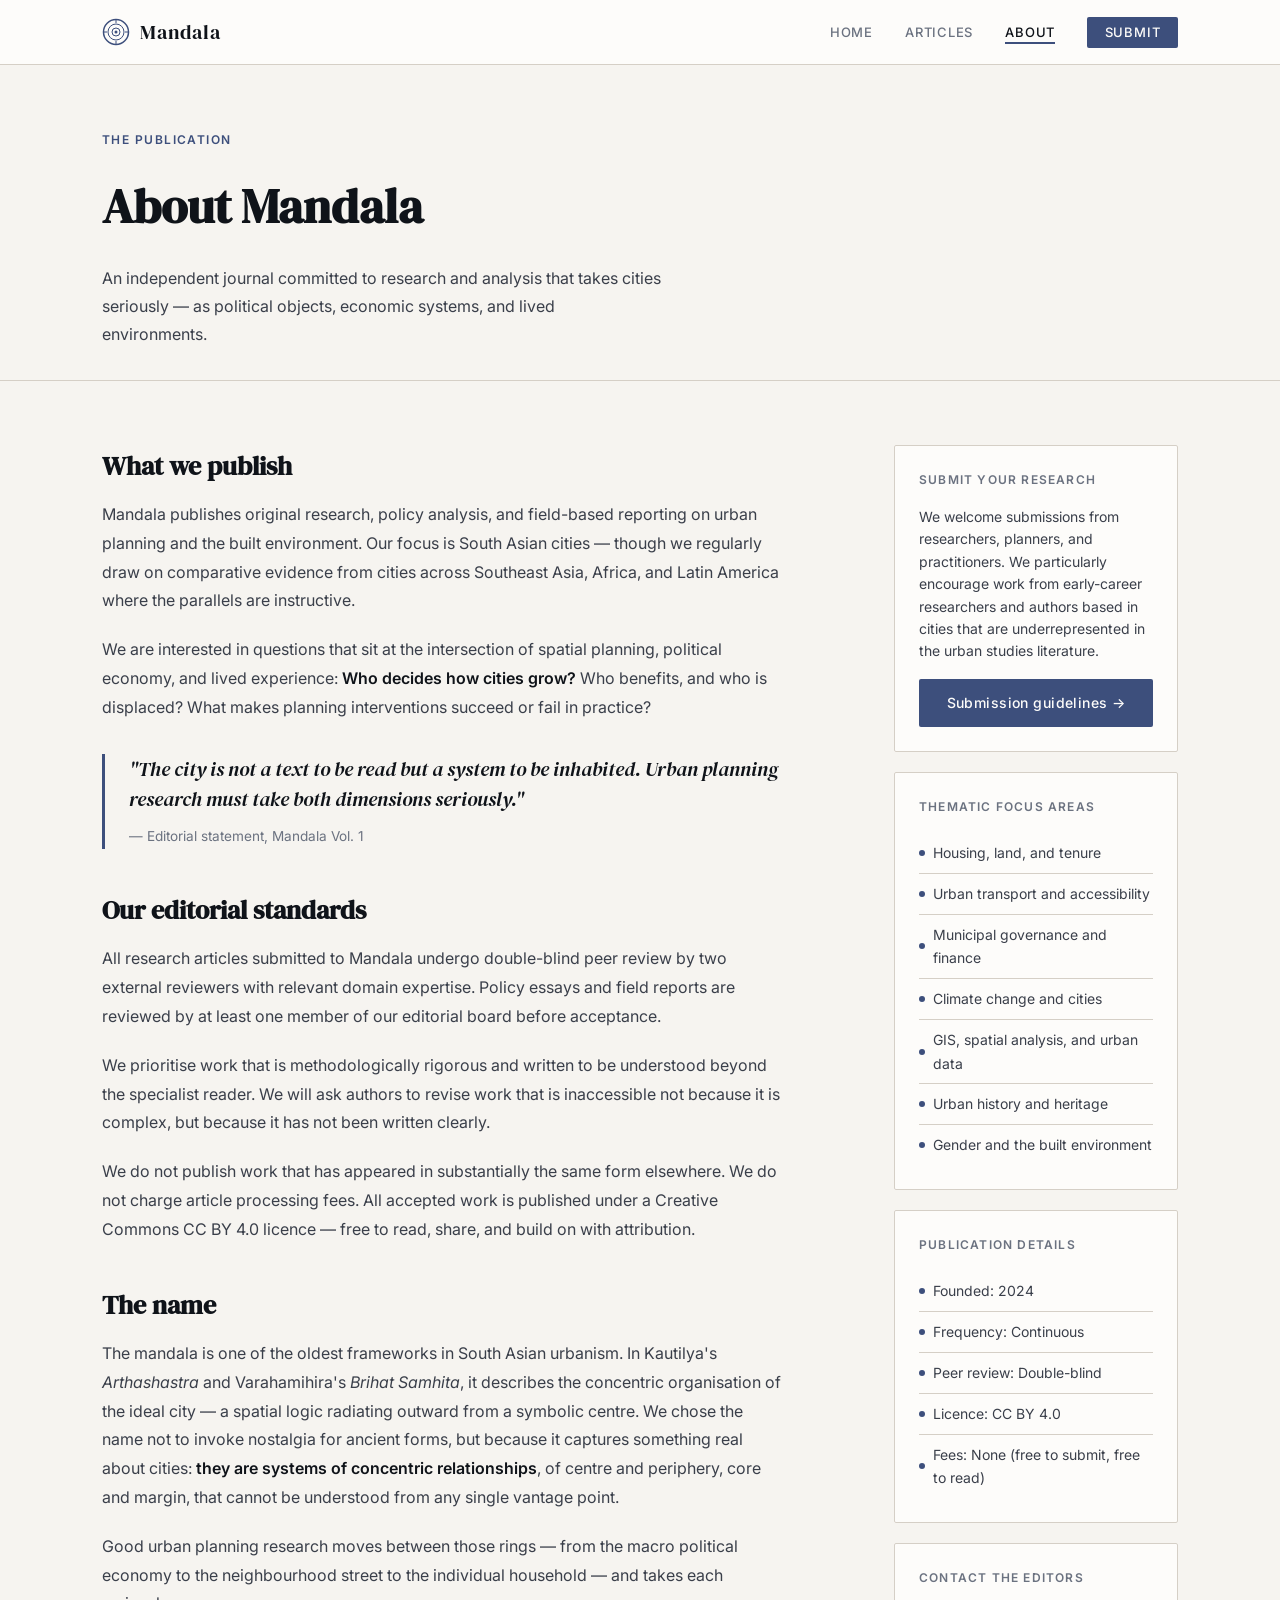
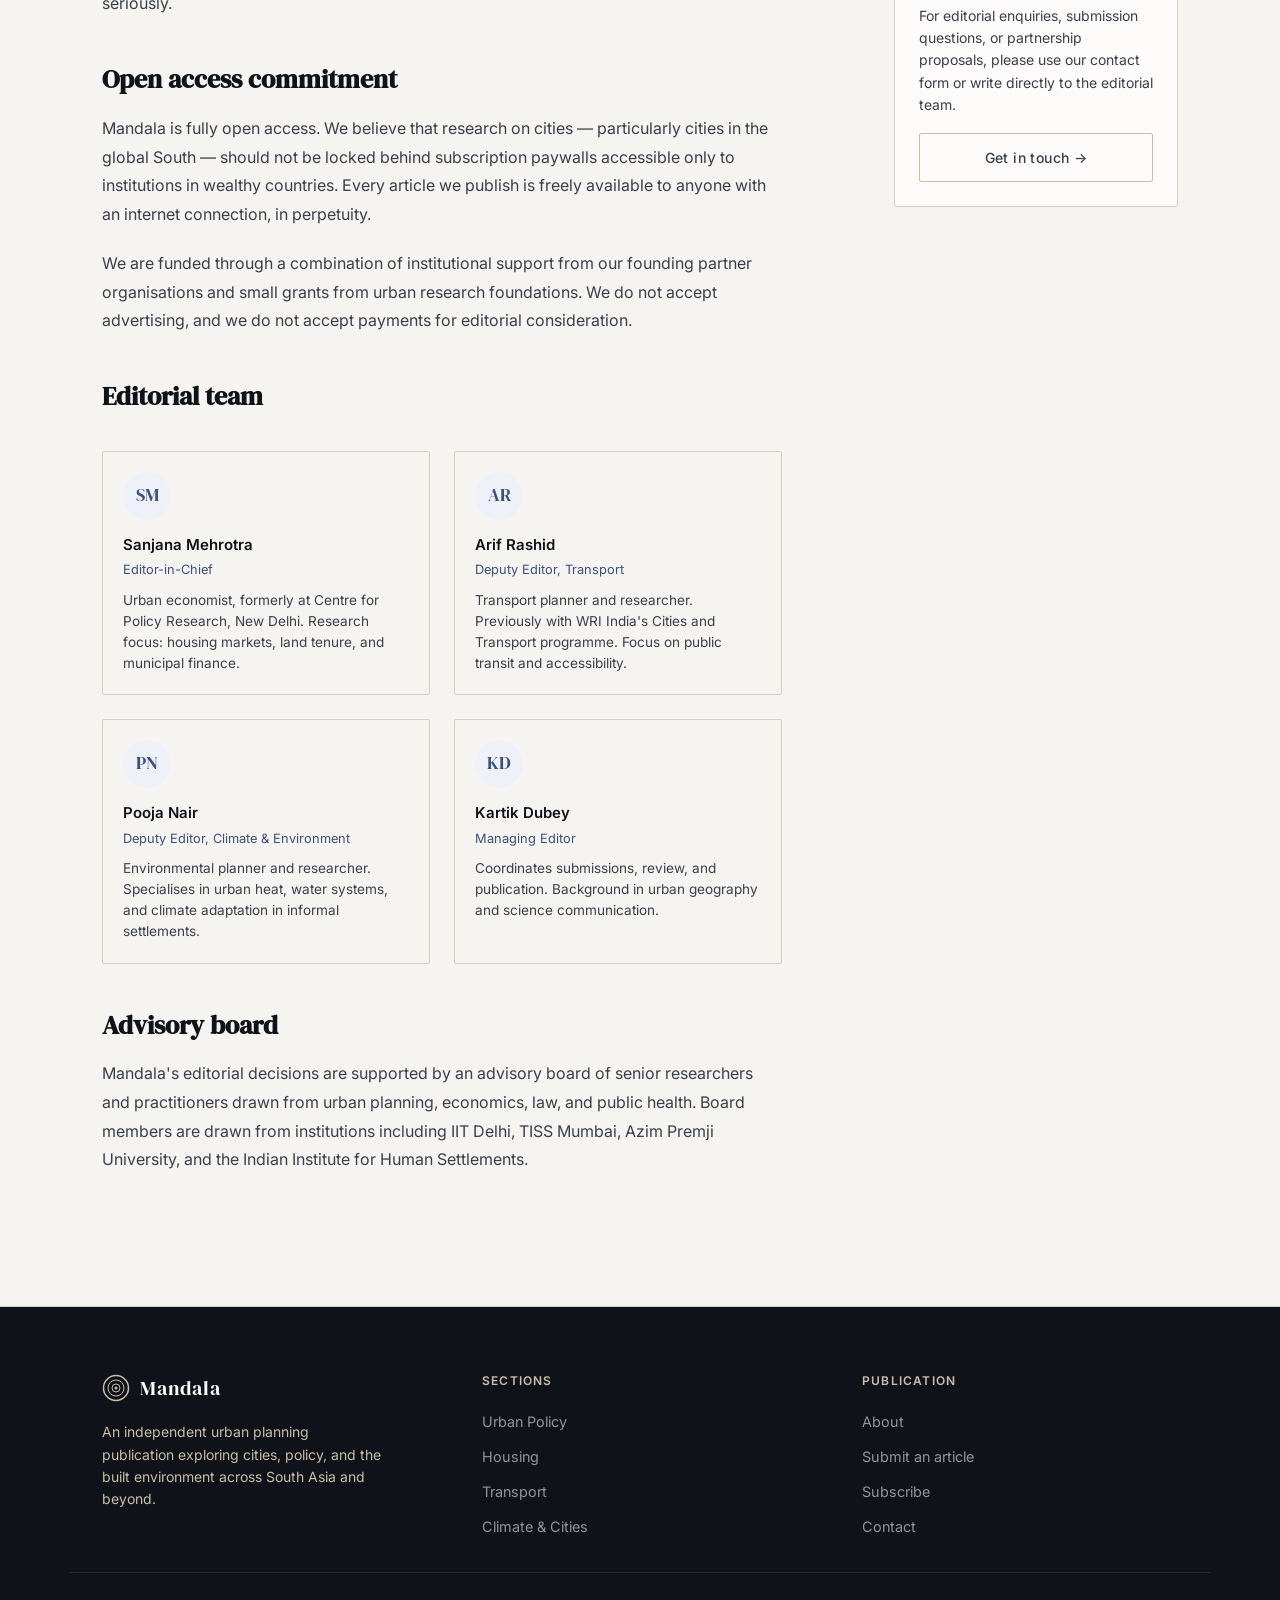
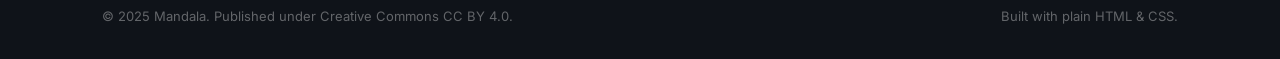
==== about.html @ c0790075 "Add files via upload" ====
<!DOCTYPE html>
<html lang="en">
<head>
  <meta charset="UTF-8" />
  <meta name="viewport" content="width=device-width, initial-scale=1.0" />
  <title>About — Mandala</title>
  <meta name="description" content="About Mandala — an independent urban planning publication committed to rigorous, open-access research on cities, housing, transport, and policy." />
  <link rel="stylesheet" href="css/style.css" />
  <link rel="icon" type="image/svg+xml" href="data:image/svg+xml,<svg xmlns='http://www.w3.org/2000/svg' viewBox='0 0 32 32'><circle cx='16' cy='16' r='14' fill='none' stroke='%233D4F7C' stroke-width='2'/><circle cx='16' cy='16' r='9' fill='none' stroke='%233D4F7C' stroke-width='1.5'/><circle cx='16' cy='16' r='4' fill='%233D4F7C'/></svg>" />
</head>
<body>

<!-- ── NAV ──────────────────────────────────────────────── -->
<nav class="site-nav" role="navigation" aria-label="Main navigation">
  <div class="nav-inner">
    <a href="index.html" class="nav-logo" aria-label="Mandala home">
      <svg class="logo-mark" viewBox="0 0 28 28" fill="none" aria-hidden="true">
        <circle cx="14" cy="14" r="12.5" stroke="#3D4F7C" stroke-width="1.5"/>
        <circle cx="14" cy="14" r="8" stroke="#3D4F7C" stroke-width="1"/>
        <circle cx="14" cy="14" r="4" stroke="#3D4F7C" stroke-width="1"/>
        <circle cx="14" cy="14" r="1.5" fill="#3D4F7C"/>
        <line x1="14" y1="1.5" x2="14" y2="5" stroke="#3D4F7C" stroke-width="1"/>
        <line x1="14" y1="23" x2="14" y2="26.5" stroke="#3D4F7C" stroke-width="1"/>
        <line x1="1.5" y1="14" x2="5" y2="14" stroke="#3D4F7C" stroke-width="1"/>
        <line x1="23" y1="14" x2="26.5" y2="14" stroke="#3D4F7C" stroke-width="1"/>
      </svg>
      <span class="logo-text">Mandala</span>
    </a>
    <button class="nav-toggle" aria-label="Toggle navigation" aria-expanded="false"
      onclick="this.setAttribute('aria-expanded', this.getAttribute('aria-expanded')==='true'?'false':'true'); document.getElementById('nav-links').classList.toggle('open');">
      <span></span><span></span><span></span>
    </button>
    <ul class="nav-links" id="nav-links" role="list">
      <li><a href="index.html">Home</a></li>
      <li><a href="articles.html">Articles</a></li>
      <li><a href="about.html" class="active">About</a></li>
      <li><a href="contact.html" class="nav-cta">Submit</a></li>
    </ul>
  </div>
</nav>

<!-- ── PAGE HERO ────────────────────────────────────────── -->
<header class="page-hero">
  <div class="page-hero-inner">
    <p class="eyebrow">The publication</p>
    <h1>About Mandala</h1>
    <p>An independent journal committed to research and analysis that takes cities seriously — as political objects, economic systems, and lived environments.</p>
  </div>
</header>

<!-- ── MAIN CONTENT ─────────────────────────────────────── -->
<div class="about-content">

  <!-- Body copy -->
  <main class="about-body">

    <h2>What we publish</h2>
    <p>Mandala publishes original research, policy analysis, and field-based reporting on urban planning and the built environment. Our focus is South Asian cities — though we regularly draw on comparative evidence from cities across Southeast Asia, Africa, and Latin America where the parallels are instructive.</p>
    <p>We are interested in questions that sit at the intersection of spatial planning, political economy, and lived experience: <strong>Who decides how cities grow?</strong> Who benefits, and who is displaced? What makes planning interventions succeed or fail in practice?</p>

    <blockquote>
      <p>"The city is not a text to be read but a system to be inhabited. Urban planning research must take both dimensions seriously."</p>
      <cite>— Editorial statement, Mandala Vol. 1</cite>
    </blockquote>

    <h2>Our editorial standards</h2>
    <p>All research articles submitted to Mandala undergo double-blind peer review by two external reviewers with relevant domain expertise. Policy essays and field reports are reviewed by at least one member of our editorial board before acceptance.</p>
    <p>We prioritise work that is methodologically rigorous and written to be understood beyond the specialist reader. We will ask authors to revise work that is inaccessible not because it is complex, but because it has not been written clearly.</p>
    <p>We do not publish work that has appeared in substantially the same form elsewhere. We do not charge article processing fees. All accepted work is published under a Creative Commons CC BY 4.0 licence — free to read, share, and build on with attribution.</p>

    <h2>The name</h2>
    <p>The mandala is one of the oldest frameworks in South Asian urbanism. In Kautilya's <em>Arthashastra</em> and Varahamihira's <em>Brihat Samhita</em>, it describes the concentric organisation of the ideal city — a spatial logic radiating outward from a symbolic centre. We chose the name not to invoke nostalgia for ancient forms, but because it captures something real about cities: <strong>they are systems of concentric relationships</strong>, of centre and periphery, core and margin, that cannot be understood from any single vantage point.</p>
    <p>Good urban planning research moves between those rings — from the macro political economy to the neighbourhood street to the individual household — and takes each seriously.</p>

    <h2>Open access commitment</h2>
    <p>Mandala is fully open access. We believe that research on cities — particularly cities in the global South — should not be locked behind subscription paywalls accessible only to institutions in wealthy countries. Every article we publish is freely available to anyone with an internet connection, in perpetuity.</p>
    <p>We are funded through a combination of institutional support from our founding partner organisations and small grants from urban research foundations. We do not accept advertising, and we do not accept payments for editorial consideration.</p>

    <h2>Editorial team</h2>
    <div class="team-grid">
      <div class="team-card">
        <div class="team-avatar">SM</div>
        <h4>Sanjana Mehrotra</h4>
        <p class="role">Editor-in-Chief</p>
        <p>Urban economist, formerly at Centre for Policy Research, New Delhi. Research focus: housing markets, land tenure, and municipal finance.</p>
      </div>
      <div class="team-card">
        <div class="team-avatar">AR</div>
        <h4>Arif Rashid</h4>
        <p class="role">Deputy Editor, Transport</p>
        <p>Transport planner and researcher. Previously with WRI India's Cities and Transport programme. Focus on public transit and accessibility.</p>
      </div>
      <div class="team-card">
        <div class="team-avatar">PN</div>
        <h4>Pooja Nair</h4>
        <p class="role">Deputy Editor, Climate & Environment</p>
        <p>Environmental planner and researcher. Specialises in urban heat, water systems, and climate adaptation in informal settlements.</p>
      </div>
      <div class="team-card">
        <div class="team-avatar">KD</div>
        <h4>Kartik Dubey</h4>
        <p class="role">Managing Editor</p>
        <p>Coordinates submissions, review, and publication. Background in urban geography and science communication.</p>
      </div>
    </div>

    <h2>Advisory board</h2>
    <p>Mandala's editorial decisions are supported by an advisory board of senior researchers and practitioners drawn from urban planning, economics, law, and public health. Board members are drawn from institutions including IIT Delhi, TISS Mumbai, Azim Premji University, and the Indian Institute for Human Settlements.</p>

  </main>

  <!-- Sidebar -->
  <aside class="about-sidebar" aria-label="Publication information">
    <div class="sidebar-card">
      <h4>Submit your research</h4>
      <p>We welcome submissions from researchers, planners, and practitioners. We particularly encourage work from early-career researchers and authors based in cities that are underrepresented in the urban studies literature.</p>
      <a href="contact.html" class="btn-primary">Submission guidelines →</a>
    </div>

    <div class="sidebar-card">
      <h4>Thematic focus areas</h4>
      <ul class="focus-list">
        <li>Housing, land, and tenure</li>
        <li>Urban transport and accessibility</li>
        <li>Municipal governance and finance</li>
        <li>Climate change and cities</li>
        <li>GIS, spatial analysis, and urban data</li>
        <li>Urban history and heritage</li>
        <li>Gender and the built environment</li>
      </ul>
    </div>

    <div class="sidebar-card">
      <h4>Publication details</h4>
      <ul class="focus-list" style="list-style:none;">
        <li>Founded: 2024</li>
        <li>Frequency: Continuous</li>
        <li>Peer review: Double-blind</li>
        <li>Licence: CC BY 4.0</li>
        <li>Fees: None (free to submit, free to read)</li>
      </ul>
    </div>

    <div class="sidebar-card">
      <h4>Contact the editors</h4>
      <p>For editorial enquiries, submission questions, or partnership proposals, please use our contact form or write directly to the editorial team.</p>
      <a href="contact.html" class="btn-secondary" style="display:block;text-align:center;padding:0.75rem;">Get in touch →</a>
    </div>
  </aside>

</div>

<!-- ── FOOTER ────────────────────────────────────────────── -->
<footer class="site-footer" role="contentinfo">
  <div class="footer-inner">
    <div class="footer-brand">
      <div class="nav-logo">
        <svg class="logo-mark" viewBox="0 0 28 28" fill="none" aria-hidden="true">
          <circle cx="14" cy="14" r="12.5" stroke="#C9BEA8" stroke-width="1.5"/>
          <circle cx="14" cy="14" r="8" stroke="#C9BEA8" stroke-width="1"/>
          <circle cx="14" cy="14" r="4" stroke="#C9BEA8" stroke-width="1"/>
          <circle cx="14" cy="14" r="1.5" fill="#C9BEA8"/>
        </svg>
        <span class="logo-text">Mandala</span>
      </div>
      <p>An independent urban planning publication exploring cities, policy, and the built environment across South Asia and beyond.</p>
    </div>
    <div class="footer-col">
      <h4>Sections</h4>
      <ul>
        <li><a href="articles.html">Urban Policy</a></li>
        <li><a href="articles.html">Housing</a></li>
        <li><a href="articles.html">Transport</a></li>
        <li><a href="articles.html">Climate &amp; Cities</a></li>
      </ul>
    </div>
    <div class="footer-col">
      <h4>Publication</h4>
      <ul>
        <li><a href="about.html">About</a></li>
        <li><a href="contact.html">Submit an article</a></li>
        <li><a href="contact.html">Subscribe</a></li>
        <li><a href="contact.html">Contact</a></li>
      </ul>
    </div>
  </div>
  <div class="footer-bottom">
    <p>© 2025 Mandala. Published under Creative Commons CC BY 4.0.</p>
    <p>Built with plain HTML &amp; CSS.</p>
  </div>
</footer>

</body>
</html>
---- css/style.css ----
/* ============================================================
   MANDALA — Urban Planning Publication
   Stylesheet v1.0
   ============================================================ */

/* --- Fonts ------------------------------------------------- */
@import url('https://fonts.googleapis.com/css2?family=DM+Serif+Display:ital@0;1&family=Inter:wght@300;400;500;600&display=swap');

/* --- Tokens ------------------------------------------------ */
:root {
  --ink:        #0F1319;
  --ink-soft:   #3A3F4A;
  --ink-muted:  #6B7280;
  --stone:      #C9BEA8;
  --stone-pale: #E8EBF0;
  --canvas:     #F6F4F0;
  --white:      #FDFCFA;
  --indigo:     #3D4F7C;
  --indigo-dim: #2B3A5E;
  --indigo-pale:#EEF1F8;

  --serif:  'DM Serif Display', Georgia, serif;
  --sans:   'Inter', system-ui, sans-serif;

  --rule:   1px solid #D5CFC6;
  --radius: 2px;

  --space-xs: 0.5rem;
  --space-sm: 1rem;
  --space-md: 2rem;
  --space-lg: 4rem;
  --space-xl: 7rem;

  --max-w: 1140px;
  --col-w:  680px;
}

/* --- Reset ------------------------------------------------- */
*, *::before, *::after { box-sizing: border-box; margin: 0; padding: 0; }
html { font-size: 16px; scroll-behavior: smooth; }
img { display: block; max-width: 100%; height: auto; }
a { color: inherit; text-decoration: none; }
ul, ol { list-style: none; }

/* --- Base -------------------------------------------------- */
body {
  font-family: var(--sans);
  background: var(--canvas);
  color: var(--ink);
  line-height: 1.7;
  -webkit-font-smoothing: antialiased;
}

/* --- Layout helpers ---------------------------------------- */
.container {
  width: 100%;
  max-width: var(--max-w);
  margin-inline: auto;
  padding-inline: var(--space-md);
}
.col {
  max-width: var(--col-w);
}

/* ============================================================
   NAV
   ============================================================ */
.site-nav {
  position: sticky;
  top: 0;
  z-index: 100;
  background: var(--white);
  border-bottom: var(--rule);
}
.nav-inner {
  display: flex;
  align-items: center;
  justify-content: space-between;
  height: 64px;
  max-width: var(--max-w);
  margin-inline: auto;
  padding-inline: var(--space-md);
}
.nav-logo {
  display: flex;
  align-items: center;
  gap: 10px;
}
.nav-logo .logo-mark {
  width: 28px;
  height: 28px;
  flex-shrink: 0;
}
.nav-logo .logo-text {
  font-family: var(--serif);
  font-size: 1.25rem;
  letter-spacing: 0.04em;
  color: var(--ink);
}
.nav-links {
  display: flex;
  gap: var(--space-md);
  align-items: center;
}
.nav-links a {
  font-size: 0.8125rem;
  font-weight: 500;
  letter-spacing: 0.06em;
  text-transform: uppercase;
  color: var(--ink-muted);
  transition: color 0.15s;
}
.nav-links a:hover,
.nav-links a.active {
  color: var(--ink);
}
.nav-links a.active {
  border-bottom: 2px solid var(--indigo);
  padding-bottom: 2px;
}
.nav-cta {
  font-size: 0.8125rem;
  font-weight: 500;
  letter-spacing: 0.04em;
  background: var(--indigo);
  color: var(--white) !important;
  padding: 0.45rem 1.1rem;
  border-radius: var(--radius);
  transition: background 0.15s;
}
.nav-cta:hover { background: var(--indigo-dim) !important; }

/* Mobile nav toggle */
.nav-toggle {
  display: none;
  flex-direction: column;
  gap: 5px;
  cursor: pointer;
  background: none;
  border: none;
  padding: 4px;
}
.nav-toggle span {
  display: block;
  width: 22px;
  height: 2px;
  background: var(--ink);
  border-radius: 1px;
  transition: all 0.2s;
}

/* ============================================================
   FOOTER
   ============================================================ */
.site-footer {
  border-top: var(--rule);
  background: var(--ink);
  color: var(--stone);
  padding: var(--space-lg) 0 var(--space-md);
  margin-top: var(--space-xl);
}
.footer-inner {
  display: grid;
  grid-template-columns: 1fr 1fr 1fr;
  gap: var(--space-lg);
  max-width: var(--max-w);
  margin-inline: auto;
  padding-inline: var(--space-md);
}
.footer-brand .logo-text { color: var(--white); }
.footer-brand p {
  margin-top: var(--space-sm);
  font-size: 0.875rem;
  color: var(--stone);
  line-height: 1.6;
  max-width: 280px;
}
.footer-col h4 {
  font-family: var(--sans);
  font-size: 0.75rem;
  font-weight: 600;
  letter-spacing: 0.1em;
  text-transform: uppercase;
  color: var(--stone);
  margin-bottom: var(--space-sm);
}
.footer-col ul li + li { margin-top: 0.5rem; }
.footer-col a {
  font-size: 0.9rem;
  color: rgba(255,255,255,0.55);
  transition: color 0.15s;
}
.footer-col a:hover { color: var(--white); }
.footer-bottom {
  max-width: var(--max-w);
  margin-inline: auto;
  padding-inline: var(--space-md);
  padding-top: var(--space-md);
  margin-top: var(--space-md);
  border-top: 1px solid rgba(255,255,255,0.1);
  display: flex;
  justify-content: space-between;
  align-items: center;
  flex-wrap: wrap;
  gap: 0.5rem;
}
.footer-bottom p {
  font-size: 0.8125rem;
  color: rgba(255,255,255,0.35);
}

/* ============================================================
   HOME — HERO
   ============================================================ */
.hero {
  padding: var(--space-xl) 0 var(--space-lg);
  border-bottom: var(--rule);
  overflow: hidden;
  position: relative;
}
.hero-inner {
  max-width: var(--max-w);
  margin-inline: auto;
  padding-inline: var(--space-md);
  display: grid;
  grid-template-columns: 1fr 340px;
  gap: var(--space-lg);
  align-items: center;
}
.hero-eyebrow {
  font-size: 0.75rem;
  font-weight: 600;
  letter-spacing: 0.12em;
  text-transform: uppercase;
  color: var(--indigo);
  margin-bottom: 1.25rem;
  display: flex;
  align-items: center;
  gap: 0.75rem;
}
.hero-eyebrow::after {
  content: '';
  display: inline-block;
  width: 32px;
  height: 1px;
  background: var(--indigo);
  opacity: 0.5;
}
.hero h1 {
  font-family: var(--serif);
  font-size: clamp(2.5rem, 5vw, 3.75rem);
  line-height: 1.1;
  color: var(--ink);
  margin-bottom: 1.5rem;
  max-width: 560px;
}
.hero h1 em {
  font-style: italic;
  color: var(--indigo);
}
.hero-lead {
  font-size: 1.0625rem;
  color: var(--ink-soft);
  line-height: 1.75;
  max-width: 520px;
  margin-bottom: 2rem;
}
.hero-actions {
  display: flex;
  gap: 1rem;
  flex-wrap: wrap;
}
.btn-primary {
  display: inline-block;
  font-size: 0.875rem;
  font-weight: 500;
  letter-spacing: 0.03em;
  background: var(--indigo);
  color: var(--white);
  padding: 0.75rem 1.5rem;
  border-radius: var(--radius);
  transition: background 0.15s;
}
.btn-primary:hover { background: var(--indigo-dim); }
.btn-secondary {
  display: inline-block;
  font-size: 0.875rem;
  font-weight: 500;
  letter-spacing: 0.03em;
  border: 1px solid var(--stone);
  color: var(--ink-soft);
  padding: 0.75rem 1.5rem;
  border-radius: var(--radius);
  transition: border-color 0.15s, color 0.15s;
}
.btn-secondary:hover { border-color: var(--indigo); color: var(--indigo); }

/* Mandala SVG motif */
.hero-motif {
  display: flex;
  align-items: center;
  justify-content: center;
  opacity: 0.18;
}

/* ============================================================
   HOME — ISSUE BAND
   ============================================================ */
.issue-band {
  background: var(--indigo);
  color: var(--white);
  padding: 1rem 0;
}
.issue-band-inner {
  max-width: var(--max-w);
  margin-inline: auto;
  padding-inline: var(--space-md);
  display: flex;
  align-items: center;
  gap: var(--space-md);
  flex-wrap: wrap;
}
.issue-band-label {
  font-size: 0.75rem;
  font-weight: 600;
  letter-spacing: 0.1em;
  text-transform: uppercase;
  opacity: 0.65;
  white-space: nowrap;
}
.issue-band-title {
  font-family: var(--serif);
  font-size: 1.05rem;
}
.issue-band-link {
  margin-left: auto;
  font-size: 0.8125rem;
  font-weight: 500;
  opacity: 0.75;
  white-space: nowrap;
  transition: opacity 0.15s;
}
.issue-band-link:hover { opacity: 1; }

/* ============================================================
   HOME — FEATURED ARTICLES
   ============================================================ */
.section {
  padding: var(--space-lg) 0;
}
.section + .section { border-top: var(--rule); }
.section-header {
  max-width: var(--max-w);
  margin-inline: auto;
  padding-inline: var(--space-md);
  display: flex;
  align-items: baseline;
  justify-content: space-between;
  margin-bottom: var(--space-md);
  gap: 1rem;
}
.section-label {
  font-size: 0.75rem;
  font-weight: 600;
  letter-spacing: 0.1em;
  text-transform: uppercase;
  color: var(--indigo);
}
.section-link {
  font-size: 0.8125rem;
  color: var(--ink-muted);
  transition: color 0.15s;
}
.section-link:hover { color: var(--indigo); }
.section-title {
  font-family: var(--serif);
  font-size: clamp(1.5rem, 3vw, 2rem);
  color: var(--ink);
  margin-top: 0.25rem;
}

/* Article grid */
.article-grid {
  max-width: var(--max-w);
  margin-inline: auto;
  padding-inline: var(--space-md);
  display: grid;
  grid-template-columns: repeat(3, 1fr);
  gap: var(--space-md);
}
.article-card {
  display: flex;
  flex-direction: column;
  border-top: 3px solid var(--stone-pale);
  padding-top: 1.25rem;
  transition: border-color 0.2s;
}
.article-card:hover { border-top-color: var(--indigo); }
.article-card-meta {
  font-size: 0.75rem;
  font-weight: 500;
  letter-spacing: 0.06em;
  text-transform: uppercase;
  color: var(--indigo);
  margin-bottom: 0.6rem;
}
.article-card h3 {
  font-family: var(--serif);
  font-size: 1.2rem;
  line-height: 1.3;
  color: var(--ink);
  margin-bottom: 0.65rem;
  transition: color 0.15s;
}
.article-card:hover h3 { color: var(--indigo); }
.article-card p {
  font-size: 0.9rem;
  color: var(--ink-soft);
  line-height: 1.6;
  flex: 1;
  margin-bottom: 1rem;
}
.article-card-footer {
  display: flex;
  align-items: center;
  justify-content: space-between;
  padding-top: 0.75rem;
  border-top: var(--rule);
  font-size: 0.8rem;
  color: var(--ink-muted);
}
.article-card-author { font-weight: 500; }
.read-more {
  font-size: 0.8rem;
  font-weight: 500;
  color: var(--indigo);
  letter-spacing: 0.03em;
}
.read-more:hover { text-decoration: underline; }

/* Feature card (large, spans 2 cols) */
.article-card.feature {
  grid-column: span 2;
  border-top-color: var(--indigo);
  padding-top: 0;
}
.article-card.feature .feature-img {
  width: 100%;
  height: 220px;
  object-fit: cover;
  background: var(--indigo-pale);
  border-radius: var(--radius);
  margin-bottom: 1.25rem;
  display: flex;
  align-items: center;
  justify-content: center;
  overflow: hidden;
}
.article-card.feature .feature-img-placeholder {
  width: 100%;
  height: 220px;
  background: linear-gradient(135deg, var(--indigo-pale) 0%, var(--stone-pale) 100%);
  border-radius: var(--radius);
  margin-bottom: 1.25rem;
  display: flex;
  align-items: center;
  justify-content: center;
  color: var(--stone);
  font-size: 0.8rem;
  letter-spacing: 0.08em;
  text-transform: uppercase;
}
.article-card.feature h3 { font-size: 1.6rem; }

/* ============================================================
   HOME — ABOUT STRIP
   ============================================================ */
.about-strip {
  background: var(--ink);
  color: var(--white);
  padding: var(--space-lg) 0;
}
.about-strip-inner {
  max-width: var(--max-w);
  margin-inline: auto;
  padding-inline: var(--space-md);
  display: grid;
  grid-template-columns: 1fr 1fr;
  gap: var(--space-xl);
  align-items: center;
}
.about-strip h2 {
  font-family: var(--serif);
  font-size: clamp(1.75rem, 3vw, 2.25rem);
  line-height: 1.25;
  color: var(--white);
  margin-bottom: 1.25rem;
}
.about-strip p {
  color: var(--stone);
  line-height: 1.75;
  margin-bottom: 1.5rem;
}
.about-strip .btn-primary {
  background: var(--white);
  color: var(--ink);
}
.about-strip .btn-primary:hover { background: var(--stone-pale); }
.stat-row {
  display: grid;
  grid-template-columns: repeat(3, 1fr);
  gap: var(--space-md);
}
.stat-item {
  border-top: 1px solid rgba(255,255,255,0.15);
  padding-top: 1.25rem;
}
.stat-num {
  font-family: var(--serif);
  font-size: 2.5rem;
  color: var(--white);
  line-height: 1;
  margin-bottom: 0.4rem;
}
.stat-desc {
  font-size: 0.8rem;
  color: var(--stone);
  line-height: 1.4;
}

/* ============================================================
   ARTICLES PAGE
   ============================================================ */
.page-hero {
  padding: var(--space-lg) 0 var(--space-md);
  border-bottom: var(--rule);
}
.page-hero-inner {
  max-width: var(--max-w);
  margin-inline: auto;
  padding-inline: var(--space-md);
}
.page-hero .eyebrow {
  font-size: 0.75rem;
  font-weight: 600;
  letter-spacing: 0.12em;
  text-transform: uppercase;
  color: var(--indigo);
  margin-bottom: 1rem;
}
.page-hero h1 {
  font-family: var(--serif);
  font-size: clamp(2rem, 4vw, 3rem);
  color: var(--ink);
  margin-bottom: 1rem;
}
.page-hero p {
  font-size: 1rem;
  color: var(--ink-soft);
  max-width: 560px;
  line-height: 1.75;
}

/* Theme filter tabs */
.filter-bar {
  max-width: var(--max-w);
  margin-inline: auto;
  padding-inline: var(--space-md);
  padding-top: var(--space-md);
  padding-bottom: var(--space-md);
  display: flex;
  gap: 0.5rem;
  flex-wrap: wrap;
  border-bottom: var(--rule);
}
.filter-tag {
  font-size: 0.8rem;
  font-weight: 500;
  padding: 0.35rem 0.85rem;
  border: 1px solid var(--stone);
  border-radius: 999px;
  color: var(--ink-soft);
  cursor: pointer;
  transition: all 0.15s;
}
.filter-tag:hover,
.filter-tag.active {
  background: var(--indigo);
  border-color: var(--indigo);
  color: var(--white);
}

/* Article list */
.article-list {
  max-width: var(--max-w);
  margin-inline: auto;
  padding-inline: var(--space-md);
  padding-top: var(--space-md);
}
.article-list-item {
  display: grid;
  grid-template-columns: 1fr 180px;
  gap: var(--space-md);
  align-items: start;
  padding: var(--space-md) 0;
  border-bottom: var(--rule);
}
.article-list-item:last-child { border-bottom: none; }
.article-list-tag {
  font-size: 0.72rem;
  font-weight: 600;
  letter-spacing: 0.08em;
  text-transform: uppercase;
  color: var(--indigo);
  margin-bottom: 0.5rem;
}
.article-list-item h2 {
  font-family: var(--serif);
  font-size: 1.4rem;
  line-height: 1.25;
  color: var(--ink);
  margin-bottom: 0.6rem;
  transition: color 0.15s;
}
.article-list-item a:hover h2 { color: var(--indigo); }
.article-list-item p {
  font-size: 0.9375rem;
  color: var(--ink-soft);
  line-height: 1.65;
  margin-bottom: 0.75rem;
}
.article-list-meta {
  font-size: 0.8rem;
  color: var(--ink-muted);
}
.article-list-meta span { margin-right: 1rem; }
.article-thumb {
  width: 180px;
  height: 120px;
  background: linear-gradient(135deg, var(--indigo-pale), var(--stone-pale));
  border-radius: var(--radius);
  flex-shrink: 0;
}

/* ============================================================
   ABOUT PAGE
   ============================================================ */
.about-content {
  max-width: var(--max-w);
  margin-inline: auto;
  padding-inline: var(--space-md);
  padding-top: var(--space-lg);
  display: grid;
  grid-template-columns: var(--col-w) 1fr;
  gap: var(--space-xl);
  align-items: start;
}
.about-body h2 {
  font-family: var(--serif);
  font-size: 1.6rem;
  color: var(--ink);
  margin-top: 2.5rem;
  margin-bottom: 0.75rem;
}
.about-body h2:first-child { margin-top: 0; }
.about-body p {
  font-size: 1rem;
  color: var(--ink-soft);
  line-height: 1.8;
  margin-bottom: 1.25rem;
}
.about-body p strong { color: var(--ink); font-weight: 600; }
.about-body blockquote {
  border-left: 3px solid var(--indigo);
  padding-left: 1.5rem;
  margin: 2rem 0;
}
.about-body blockquote p {
  font-family: var(--serif);
  font-size: 1.25rem;
  font-style: italic;
  color: var(--ink);
  line-height: 1.5;
  margin-bottom: 0.5rem;
}
.about-body blockquote cite {
  font-size: 0.85rem;
  color: var(--ink-muted);
  font-style: normal;
}

/* Team */
.team-grid {
  display: grid;
  grid-template-columns: 1fr 1fr;
  gap: 1.5rem;
  margin-top: var(--space-md);
}
.team-card {
  border: var(--rule);
  border-radius: var(--radius);
  padding: 1.25rem;
}
.team-avatar {
  width: 48px;
  height: 48px;
  border-radius: 50%;
  background: var(--indigo-pale);
  display: flex;
  align-items: center;
  justify-content: center;
  font-family: var(--serif);
  font-size: 1.1rem;
  color: var(--indigo);
  margin-bottom: 0.75rem;
}
.team-card h4 {
  font-size: 0.9375rem;
  font-weight: 600;
  color: var(--ink);
  margin-bottom: 0.2rem;
}
.team-card .role {
  font-size: 0.8rem;
  color: var(--indigo);
  margin-bottom: 0.6rem;
}
.team-card p {
  font-size: 0.85rem;
  color: var(--ink-soft);
  line-height: 1.55;
  margin-bottom: 0;
}

/* Sidebar sticky */
.about-sidebar {
  position: sticky;
  top: 84px;
}
.sidebar-card {
  background: var(--white);
  border: var(--rule);
  border-radius: var(--radius);
  padding: 1.5rem;
  margin-bottom: 1.25rem;
}
.sidebar-card h4 {
  font-size: 0.75rem;
  font-weight: 600;
  letter-spacing: 0.1em;
  text-transform: uppercase;
  color: var(--ink-muted);
  margin-bottom: 1rem;
}
.sidebar-card p {
  font-size: 0.875rem;
  color: var(--ink-soft);
  line-height: 1.6;
  margin-bottom: 1rem;
}
.sidebar-card .btn-primary { display: block; text-align: center; }
.focus-list li {
  font-size: 0.875rem;
  color: var(--ink-soft);
  padding: 0.5rem 0;
  border-bottom: var(--rule);
  display: flex;
  align-items: center;
  gap: 0.5rem;
}
.focus-list li:last-child { border-bottom: none; }
.focus-list li::before {
  content: '';
  width: 6px;
  height: 6px;
  border-radius: 50%;
  background: var(--indigo);
  flex-shrink: 0;
}

/* ============================================================
   CONTACT PAGE
   ============================================================ */
.contact-grid {
  max-width: var(--max-w);
  margin-inline: auto;
  padding-inline: var(--space-md);
  padding-top: var(--space-lg);
  display: grid;
  grid-template-columns: 1fr 1fr;
  gap: var(--space-xl);
  align-items: start;
}
.contact-info h2 {
  font-family: var(--serif);
  font-size: 1.6rem;
  color: var(--ink);
  margin-top: 2rem;
  margin-bottom: 0.5rem;
}
.contact-info h2:first-child { margin-top: 0; }
.contact-info p {
  font-size: 0.9375rem;
  color: var(--ink-soft);
  line-height: 1.7;
  margin-bottom: 1rem;
}
.contact-detail {
  display: flex;
  align-items: flex-start;
  gap: 0.75rem;
  padding: 1rem 0;
  border-bottom: var(--rule);
}
.contact-detail:last-of-type { border-bottom: none; }
.contact-detail-icon {
  width: 36px;
  height: 36px;
  background: var(--indigo-pale);
  border-radius: var(--radius);
  display: flex;
  align-items: center;
  justify-content: center;
  flex-shrink: 0;
  margin-top: 2px;
}
.contact-detail-icon svg {
  width: 16px;
  height: 16px;
  stroke: var(--indigo);
  fill: none;
  stroke-width: 2;
  stroke-linecap: round;
  stroke-linejoin: round;
}
.contact-detail-body strong {
  display: block;
  font-size: 0.8rem;
  font-weight: 600;
  letter-spacing: 0.06em;
  text-transform: uppercase;
  color: var(--ink-muted);
  margin-bottom: 0.2rem;
}
.contact-detail-body span {
  font-size: 0.9375rem;
  color: var(--ink);
}

/* Form */
.contact-form-wrap {
  background: var(--white);
  border: var(--rule);
  border-radius: var(--radius);
  padding: 2rem;
}
.contact-form-wrap h3 {
  font-family: var(--serif);
  font-size: 1.4rem;
  color: var(--ink);
  margin-bottom: 0.5rem;
}
.contact-form-wrap > p {
  font-size: 0.9rem;
  color: var(--ink-soft);
  margin-bottom: 1.5rem;
}
.form-group {
  margin-bottom: 1.25rem;
}
.form-group label {
  display: block;
  font-size: 0.8125rem;
  font-weight: 500;
  color: var(--ink);
  margin-bottom: 0.4rem;
  letter-spacing: 0.02em;
}
.form-group input,
.form-group select,
.form-group textarea {
  width: 100%;
  font-family: var(--sans);
  font-size: 0.9375rem;
  color: var(--ink);
  background: var(--canvas);
  border: 1px solid var(--stone);
  border-radius: var(--radius);
  padding: 0.65rem 0.9rem;
  outline: none;
  transition: border-color 0.15s;
  appearance: none;
}
.form-group input:focus,
.form-group select:focus,
.form-group textarea:focus {
  border-color: var(--indigo);
  background: var(--white);
}
.form-group textarea { resize: vertical; min-height: 120px; }
.form-row { display: grid; grid-template-columns: 1fr 1fr; gap: 1rem; }
.form-submit {
  display: block;
  width: 100%;
  font-family: var(--sans);
  font-size: 0.9375rem;
  font-weight: 500;
  background: var(--indigo);
  color: var(--white);
  border: none;
  border-radius: var(--radius);
  padding: 0.8rem;
  cursor: pointer;
  transition: background 0.15s;
  margin-top: 0.5rem;
}
.form-submit:hover { background: var(--indigo-dim); }
.form-note {
  font-size: 0.8rem;
  color: var(--ink-muted);
  margin-top: 0.75rem;
  text-align: center;
}

/* ============================================================
   RESPONSIVE
   ============================================================ */
@media (max-width: 1024px) {
  .article-grid { grid-template-columns: 1fr 1fr; }
  .article-card.feature { grid-column: span 2; }
  .about-content { grid-template-columns: 1fr; }
  .about-sidebar { position: static; }
}

@media (max-width: 768px) {
  :root { --space-lg: 3rem; --space-xl: 4rem; }
  .nav-links { display: none; }
  .nav-links.open {
    display: flex;
    flex-direction: column;
    position: absolute;
    top: 64px;
    left: 0;
    right: 0;
    background: var(--white);
    border-bottom: var(--rule);
    padding: 1rem var(--space-md) 1.5rem;
    gap: 1rem;
  }
  .nav-toggle { display: flex; }
  .hero-inner { grid-template-columns: 1fr; }
  .hero-motif { display: none; }
  .article-grid { grid-template-columns: 1fr; }
  .article-card.feature { grid-column: span 1; }
  .about-strip-inner { grid-template-columns: 1fr; gap: var(--space-md); }
  .footer-inner { grid-template-columns: 1fr; gap: var(--space-md); }
  .article-list-item { grid-template-columns: 1fr; }
  .article-thumb { display: none; }
  .contact-grid { grid-template-columns: 1fr; }
  .form-row { grid-template-columns: 1fr; }
  .team-grid { grid-template-columns: 1fr; }
  .stat-row { grid-template-columns: 1fr 1fr; }
}

@media (max-width: 480px) {
  :root { --space-md: 1.25rem; }
  .hero { padding: var(--space-lg) 0; }
}

/* Accessibility */
@media (prefers-reduced-motion: reduce) {
  *, *::before, *::after { transition: none !important; }
}
:focus-visible {
  outline: 2px solid var(--indigo);
  outline-offset: 3px;
}
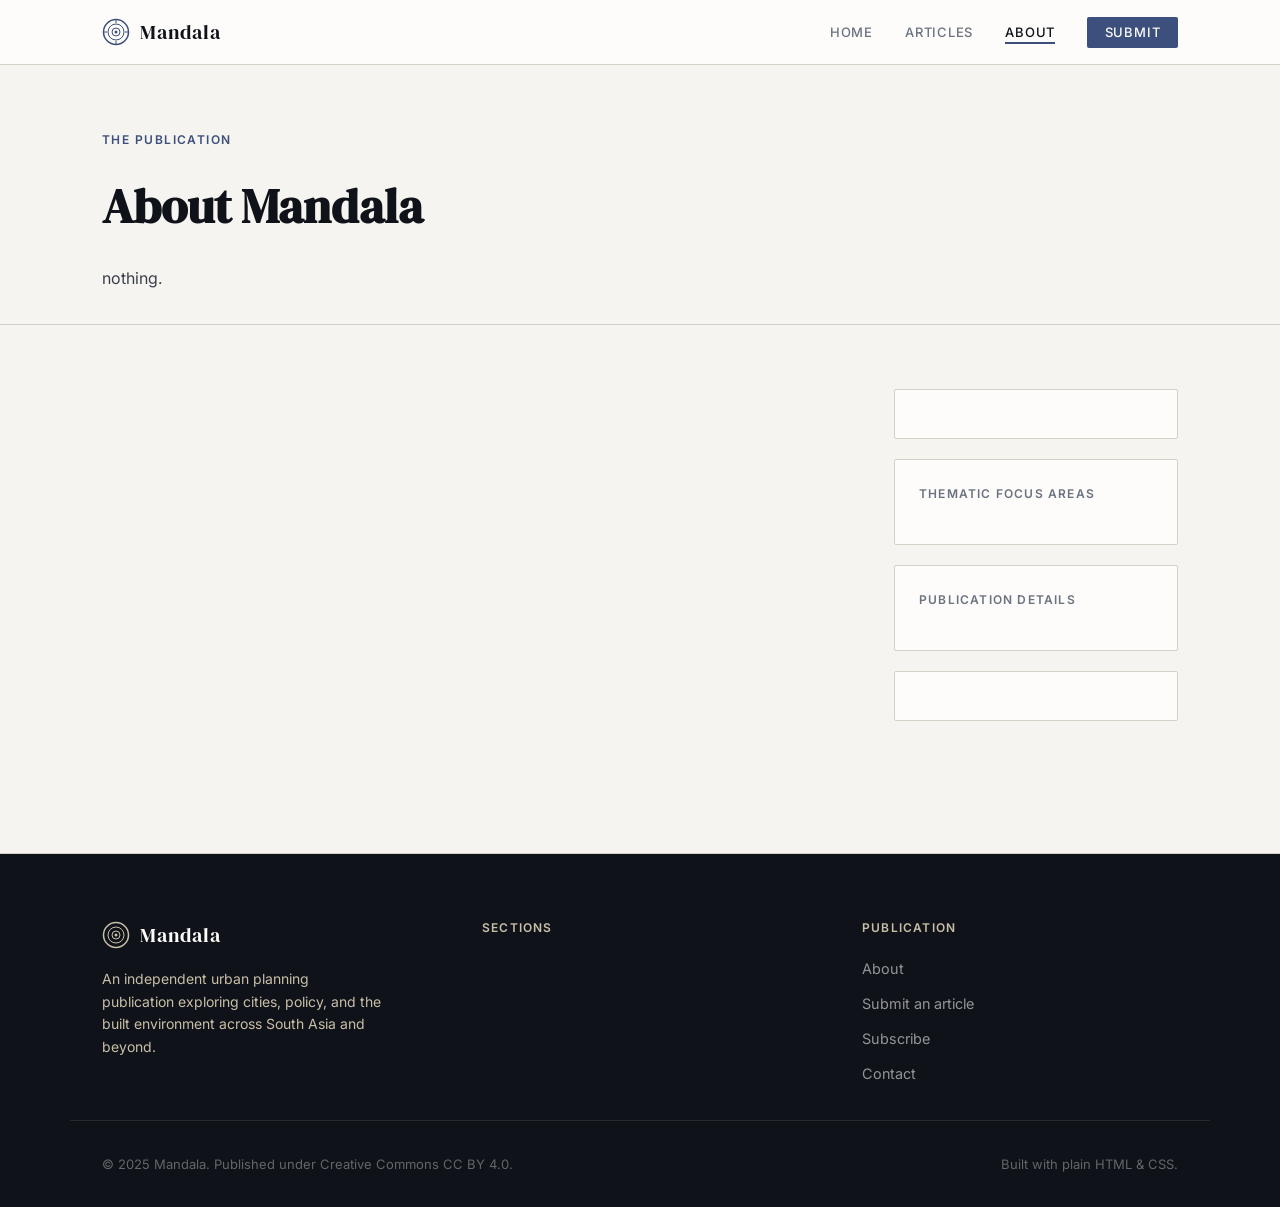
==== commit 9d1a0ace: "Update about.html" ====
--- a/about.html
+++ b/about.html
@@ -4,7 +4,7 @@
   <meta charset="UTF-8" />
   <meta name="viewport" content="width=device-width, initial-scale=1.0" />
   <title>About — Mandala</title>
-  <meta name="description" content="About Mandala — an independent urban planning publication committed to rigorous, open-access research on cities, housing, transport, and policy." />
+  <meta name="description" content="About Mandala ." />
   <link rel="stylesheet" href="css/style.css" />
   <link rel="icon" type="image/svg+xml" href="data:image/svg+xml,<svg xmlns='http://www.w3.org/2000/svg' viewBox='0 0 32 32'><circle cx='16' cy='16' r='14' fill='none' stroke='%233D4F7C' stroke-width='2'/><circle cx='16' cy='16' r='9' fill='none' stroke='%233D4F7C' stroke-width='1.5'/><circle cx='16' cy='16' r='4' fill='%233D4F7C'/></svg>" />
 </head>
@@ -44,7 +44,7 @@
   <div class="page-hero-inner">
     <p class="eyebrow">The publication</p>
     <h1>About Mandala</h1>
-    <p>An independent journal committed to research and analysis that takes cities seriously — as political objects, economic systems, and lived environments.</p>
+    <p> nothing.</p>
   </div>
 </header>
 
@@ -54,98 +54,29 @@
   <!-- Body copy -->
   <main class="about-body">
 
-    <h2>What we publish</h2>
-    <p>Mandala publishes original research, policy analysis, and field-based reporting on urban planning and the built environment. Our focus is South Asian cities — though we regularly draw on comparative evidence from cities across Southeast Asia, Africa, and Latin America where the parallels are instructive.</p>
-    <p>We are interested in questions that sit at the intersection of spatial planning, political economy, and lived experience: <strong>Who decides how cities grow?</strong> Who benefits, and who is displaced? What makes planning interventions succeed or fail in practice?</p>
-
-    <blockquote>
-      <p>"The city is not a text to be read but a system to be inhabited. Urban planning research must take both dimensions seriously."</p>
-      <cite>— Editorial statement, Mandala Vol. 1</cite>
-    </blockquote>
-
-    <h2>Our editorial standards</h2>
-    <p>All research articles submitted to Mandala undergo double-blind peer review by two external reviewers with relevant domain expertise. Policy essays and field reports are reviewed by at least one member of our editorial board before acceptance.</p>
-    <p>We prioritise work that is methodologically rigorous and written to be understood beyond the specialist reader. We will ask authors to revise work that is inaccessible not because it is complex, but because it has not been written clearly.</p>
-    <p>We do not publish work that has appeared in substantially the same form elsewhere. We do not charge article processing fees. All accepted work is published under a Creative Commons CC BY 4.0 licence — free to read, share, and build on with attribution.</p>
-
-    <h2>The name</h2>
-    <p>The mandala is one of the oldest frameworks in South Asian urbanism. In Kautilya's <em>Arthashastra</em> and Varahamihira's <em>Brihat Samhita</em>, it describes the concentric organisation of the ideal city — a spatial logic radiating outward from a symbolic centre. We chose the name not to invoke nostalgia for ancient forms, but because it captures something real about cities: <strong>they are systems of concentric relationships</strong>, of centre and periphery, core and margin, that cannot be understood from any single vantage point.</p>
-    <p>Good urban planning research moves between those rings — from the macro political economy to the neighbourhood street to the individual household — and takes each seriously.</p>
-
-    <h2>Open access commitment</h2>
-    <p>Mandala is fully open access. We believe that research on cities — particularly cities in the global South — should not be locked behind subscription paywalls accessible only to institutions in wealthy countries. Every article we publish is freely available to anyone with an internet connection, in perpetuity.</p>
-    <p>We are funded through a combination of institutional support from our founding partner organisations and small grants from urban research foundations. We do not accept advertising, and we do not accept payments for editorial consideration.</p>
-
-    <h2>Editorial team</h2>
-    <div class="team-grid">
-      <div class="team-card">
-        <div class="team-avatar">SM</div>
-        <h4>Sanjana Mehrotra</h4>
-        <p class="role">Editor-in-Chief</p>
-        <p>Urban economist, formerly at Centre for Policy Research, New Delhi. Research focus: housing markets, land tenure, and municipal finance.</p>
-      </div>
-      <div class="team-card">
-        <div class="team-avatar">AR</div>
-        <h4>Arif Rashid</h4>
-        <p class="role">Deputy Editor, Transport</p>
-        <p>Transport planner and researcher. Previously with WRI India's Cities and Transport programme. Focus on public transit and accessibility.</p>
-      </div>
-      <div class="team-card">
-        <div class="team-avatar">PN</div>
-        <h4>Pooja Nair</h4>
-        <p class="role">Deputy Editor, Climate & Environment</p>
-        <p>Environmental planner and researcher. Specialises in urban heat, water systems, and climate adaptation in informal settlements.</p>
-      </div>
-      <div class="team-card">
-        <div class="team-avatar">KD</div>
-        <h4>Kartik Dubey</h4>
-        <p class="role">Managing Editor</p>
-        <p>Coordinates submissions, review, and publication. Background in urban geography and science communication.</p>
-      </div>
-    </div>
-
-    <h2>Advisory board</h2>
-    <p>Mandala's editorial decisions are supported by an advisory board of senior researchers and practitioners drawn from urban planning, economics, law, and public health. Board members are drawn from institutions including IIT Delhi, TISS Mumbai, Azim Premji University, and the Indian Institute for Human Settlements.</p>
 
   </main>
 
   <!-- Sidebar -->
   <aside class="about-sidebar" aria-label="Publication information">
     <div class="sidebar-card">
-      <h4>Submit your research</h4>
-      <p>We welcome submissions from researchers, planners, and practitioners. We particularly encourage work from early-career researchers and authors based in cities that are underrepresented in the urban studies literature.</p>
-      <a href="contact.html" class="btn-primary">Submission guidelines →</a>
     </div>
 
     <div class="sidebar-card">
       <h4>Thematic focus areas</h4>
       <ul class="focus-list">
-        <li>Housing, land, and tenure</li>
-        <li>Urban transport and accessibility</li>
-        <li>Municipal governance and finance</li>
-        <li>Climate change and cities</li>
-        <li>GIS, spatial analysis, and urban data</li>
-        <li>Urban history and heritage</li>
-        <li>Gender and the built environment</li>
       </ul>
     </div>
 
     <div class="sidebar-card">
       <h4>Publication details</h4>
       <ul class="focus-list" style="list-style:none;">
-        <li>Founded: 2024</li>
-        <li>Frequency: Continuous</li>
-        <li>Peer review: Double-blind</li>
-        <li>Licence: CC BY 4.0</li>
-        <li>Fees: None (free to submit, free to read)</li>
+        
       </ul>
     </div>
 
     <div class="sidebar-card">
-      <h4>Contact the editors</h4>
-      <p>For editorial enquiries, submission questions, or partnership proposals, please use our contact form or write directly to the editorial team.</p>
-      <a href="contact.html" class="btn-secondary" style="display:block;text-align:center;padding:0.75rem;">Get in touch →</a>
-    </div>
+      </div>
   </aside>
 
 </div>
@@ -168,10 +99,7 @@
     <div class="footer-col">
       <h4>Sections</h4>
       <ul>
-        <li><a href="articles.html">Urban Policy</a></li>
-        <li><a href="articles.html">Housing</a></li>
-        <li><a href="articles.html">Transport</a></li>
-        <li><a href="articles.html">Climate &amp; Cities</a></li>
+        
       </ul>
     </div>
     <div class="footer-col">
